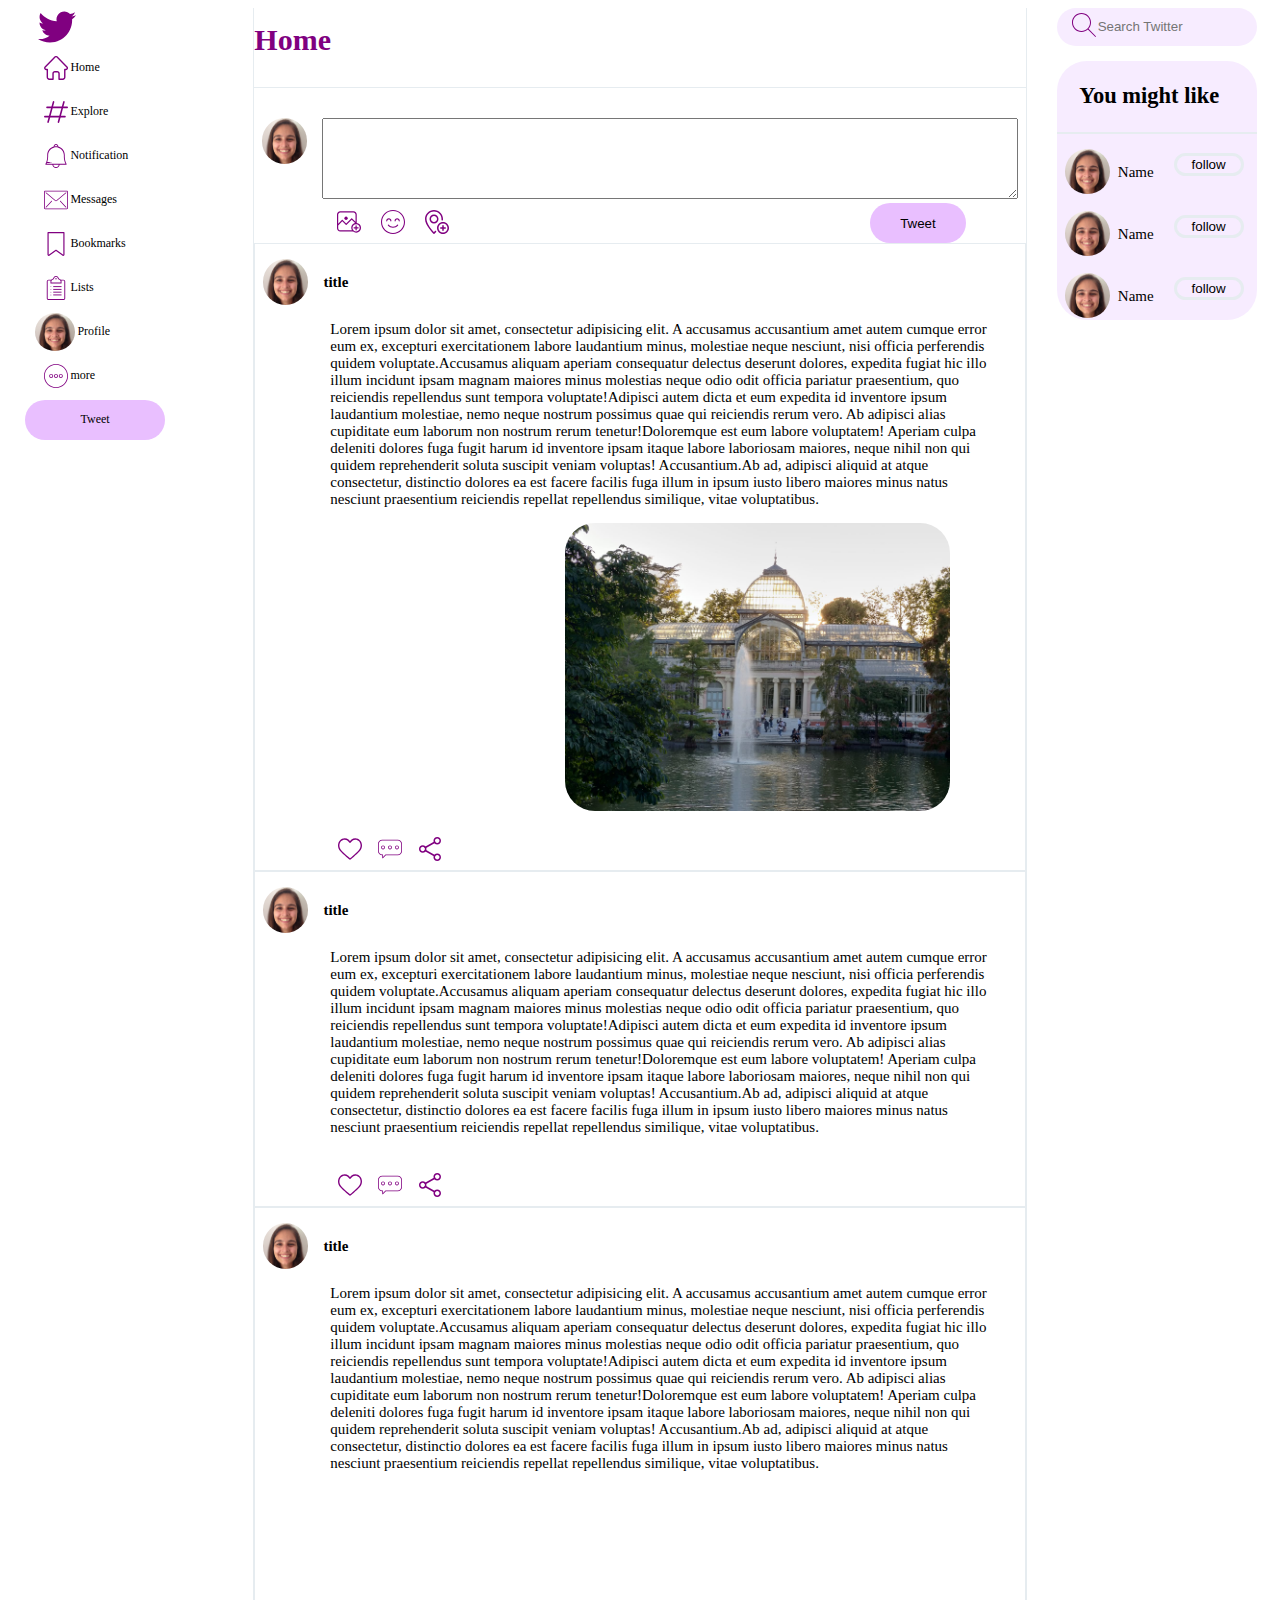
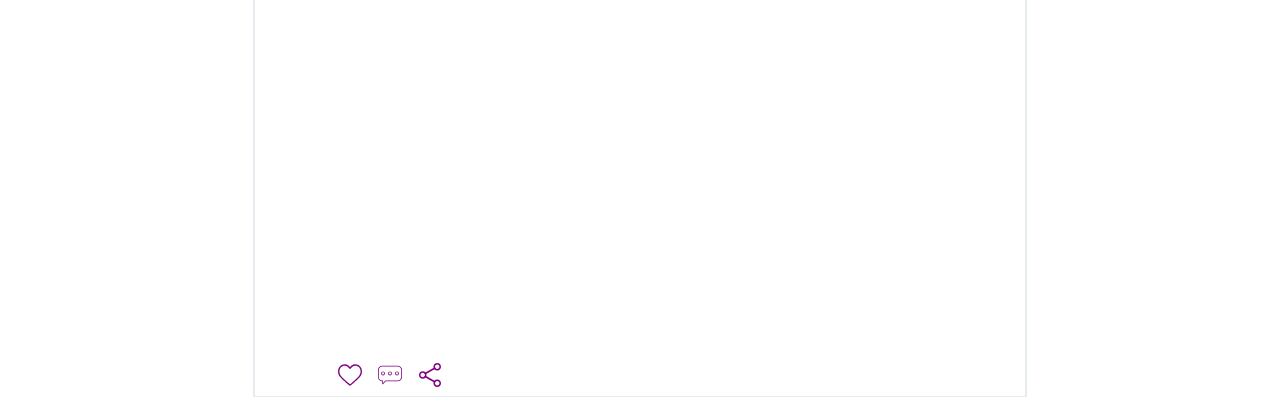
==== index.html @ 396395f5 "localStorage.setItem("profile"" ====
<!DOCTYPE html>
<html lang="en">
<head>
    <meta charset="UTF-8">
    <title>Twitter</title>
    <link rel="icon" href="resources/bird.svg">
    <link rel="stylesheet" href="Style/css/style.css">
    <script src="JS/script.js"></script>
<body onload="load()">
    <div id="menu">
        <object data="resources/bird.svg" class="menu-icon"></object>
        <button class="menu-button">
            <object data="resources/home.svg" class="button-icon"></object>
            <label class="button-label">Home</label>
        </button>
        <button class="menu-button">
            <object data="resources/hashtag.svg" class="button-icon"></object>
            <label class="button-label">Explore</label>
        </button>
        <button class="menu-button">
            <object data="resources/bell.svg" class="button-icon"></object>
            <label class="button-label">Notification</label>
        </button>
        <button class="menu-button">
            <object data="resources/mail.svg" class="button-icon"></object>
            <label class="button-label">Messages</label>
        </button>
        <button class="menu-button">
            <object data="resources/bookmark.svg" class="button-icon"></object>
            <label class="button-label">Bookmarks</label>
        </button>
        <button class="menu-button">
            <object data="resources/list.svg" class="button-icon"></object>
            <label class="button-label">Lists</label>
        </button>
        <button class="menu-button" onclick="loadProfilePage()">
            <img src="resources/profile.png" class="button-icon profile-img" alt="profile image">
            <label class="button-label">Profile</label>
        </button>
        <button class="menu-button">
            <object data="resources/more.svg" class="button-icon"></object>
            <label class="button-label">more</label>
        </button>
        <button class="menu-button tweet-button">
            <label class="button-label">Tweet</label>
        </button>
    </div>
    <div id="stream">
        <h1 id="stream-title">Home</h1>
        <div id="write-post">
            <div class="post-header">
                <img src="resources/profile.png" class="button-icon profile-img" alt="profile image">
                <label>
                    <textarea rows="5" cols="150" id="write-post-text"></textarea>
                </label>
            </div>
            <div class="post-actions">
                <div class="add-to-post">
                    <button class="post-action">
                        <object data="resources/add_img.svg"></object>
                    </button>
                    <button class="post-action">
                        <object data="resources/smile.svg"></object>
                    </button>
                    <button class="post-action">
                        <object data="resources/addLocation.svg"></object>
                    </button>
                </div>
                <button class="tweet-button" onclick="addTweet()">
                    <label class="button-label">Tweet</label>
                </button>
            </div>
        </div>

        <div class="post" dataId="1">
            <div class="post-header">
                <img src="resources/profile.png" class="button-icon profile-img" alt="profile image">
                <p class="post-title">title</p>
            </div>
            <p class="post-text"><span>Lorem ipsum dolor sit amet, consectetur adipisicing elit. A accusamus accusantium amet autem cumque error eum ex, excepturi exercitationem labore laudantium minus, molestiae neque nesciunt, nisi officia perferendis quidem voluptate.</span><span>Accusamus aliquam aperiam consequatur delectus deserunt dolores, expedita fugiat hic illo illum incidunt ipsam magnam maiores minus molestias neque odio odit officia pariatur praesentium, quo reiciendis repellendus sunt tempora voluptate!</span><span>Adipisci autem dicta et eum expedita id inventore ipsum laudantium molestiae, nemo neque nostrum possimus quae qui reiciendis rerum vero. Ab adipisci alias cupiditate eum laborum non nostrum rerum tenetur!</span><span>Doloremque est eum labore voluptatem! Aperiam culpa deleniti dolores fuga fugit harum id inventore ipsam itaque labore laboriosam maiores, neque nihil non qui quidem reprehenderit soluta suscipit veniam voluptas! Accusantium.</span><span>Ab ad, adipisci aliquid at atque consectetur, distinctio dolores ea est facere facilis fuga illum in ipsum iusto libero maiores minus natus nesciunt praesentium reiciendis repellat repellendus similique, vitae voluptatibus.</span>
            </p>
            <div class="post-attachment">
                <img src="resources/img.jpg" alt="post-attachment">
            </div>
            <div class="post-actions">
                <button class="post-action">
                    <object data="resources/like.svg"></object>
                </button>
                <button class="post-action">
                    <object data="resources/comment.svg"></object>
                </button>
                <button class="post-action">
                    <object data="resources/share.svg"></object>
                </button>
            </div>
        </div>

        <div class="post" dataId="2">
            <div class="post-header">
                <img src="resources/profile.png" class="button-icon profile-img" alt="profile image">
                <p class="post-title">title</p>
            </div>
            <p class="post-text"><span>Lorem ipsum dolor sit amet, consectetur adipisicing elit. A accusamus accusantium amet autem cumque error eum ex, excepturi exercitationem labore laudantium minus, molestiae neque nesciunt, nisi officia perferendis quidem voluptate.</span><span>Accusamus aliquam aperiam consequatur delectus deserunt dolores, expedita fugiat hic illo illum incidunt ipsam magnam maiores minus molestias neque odio odit officia pariatur praesentium, quo reiciendis repellendus sunt tempora voluptate!</span><span>Adipisci autem dicta et eum expedita id inventore ipsum laudantium molestiae, nemo neque nostrum possimus quae qui reiciendis rerum vero. Ab adipisci alias cupiditate eum laborum non nostrum rerum tenetur!</span><span>Doloremque est eum labore voluptatem! Aperiam culpa deleniti dolores fuga fugit harum id inventore ipsam itaque labore laboriosam maiores, neque nihil non qui quidem reprehenderit soluta suscipit veniam voluptas! Accusantium.</span><span>Ab ad, adipisci aliquid at atque consectetur, distinctio dolores ea est facere facilis fuga illum in ipsum iusto libero maiores minus natus nesciunt praesentium reiciendis repellat repellendus similique, vitae voluptatibus.</span>
            </p>
            <div class="post-attachment">
            </div>
            <div class="post-actions">
                <button class="post-action">
                    <object data="resources/like.svg"></object>
                </button>
                <button class="post-action">
                    <object data="resources/comment.svg"></object>
                </button>
                <button class="post-action">
                    <object data="resources/share.svg"></object>
                </button>
            </div>
        </div>

        <div class="post" dataId="3">
            <div class="post-header">
                <img src="resources/profile.png" class="button-icon profile-img" alt="profile image">
                <p class="post-title">title</p>
            </div>
            <p class="post-text"><span>Lorem ipsum dolor sit amet, consectetur adipisicing elit. A accusamus accusantium amet autem cumque error eum ex, excepturi exercitationem labore laudantium minus, molestiae neque nesciunt, nisi officia perferendis quidem voluptate.</span><span>Accusamus aliquam aperiam consequatur delectus deserunt dolores, expedita fugiat hic illo illum incidunt ipsam magnam maiores minus molestias neque odio odit officia pariatur praesentium, quo reiciendis repellendus sunt tempora voluptate!</span><span>Adipisci autem dicta et eum expedita id inventore ipsum laudantium molestiae, nemo neque nostrum possimus quae qui reiciendis rerum vero. Ab adipisci alias cupiditate eum laborum non nostrum rerum tenetur!</span><span>Doloremque est eum labore voluptatem! Aperiam culpa deleniti dolores fuga fugit harum id inventore ipsam itaque labore laboriosam maiores, neque nihil non qui quidem reprehenderit soluta suscipit veniam voluptas! Accusantium.</span><span>Ab ad, adipisci aliquid at atque consectetur, distinctio dolores ea est facere facilis fuga illum in ipsum iusto libero maiores minus natus nesciunt praesentium reiciendis repellat repellendus similique, vitae voluptatibus.</span>
            </p>
            <div class="post-attachment">
                <iframe
                        src="https://www.google.com/maps/embed?pb=!1m18!1m12!1m3!1d108214.01861253897!2d34.78650888089778!3d32.05063329203314!2m3!1f0!2f0!3f0!3m2!1i1024!2i768!4f13.1!3m3!1m2!1s0x0%3A0xa9ff0b770a4e76f2!2z157XkteT15wg16HXpNeZ16g!5e0!3m2!1siw!2sil!4v1584732745868!5m2!1siw!2sil"
                        width="600" height="450" style="border:0;" allowfullscreen="" aria-hidden="false" tabindex="0">
                </iframe>
            </div>
            <div class="post-actions">
                <button class="post-action">
                    <object data="resources/like.svg"></object>
                </button>
                <button class="post-action">
                    <object data="resources/comment.svg"></object>
                </button>
                <button class="post-action">
                    <object data="resources/share.svg"></object>
                </button>
            </div>
        </div>
    </div>
    <div id="follow">
        <div id="search">
            <label for="search-input">
                <object data="resources/search.svg" id="search-icon"></object>
            </label>
            <input type="search" id="search-input" placeholder="Search Twitter">
        </div>
        <div id="follow-suggestions">
            <h2 id="follow-suggestions-title">You might like</h2>
            <div class="follow-suggestion">
                <div class="follow-suggestion-header">
                    <img src="resources/profile.png" class="button-icon profile-img" alt="profile image">
                    <p class="post-title">Name</p>
                </div>
                <button class="follow-button">
                    <label class="button-label">follow</label>
                </button>
            </div>
            <div class="follow-suggestion">
                <div class="follow-suggestion-header">
                    <img src="resources/profile.png" class="button-icon profile-img" alt="profile image">
                    <p class="post-title">Name</p>
                </div>
                <button class="follow-button">
                    <label class="button-label">follow</label>
                </button>
            </div>
            <div class="follow-suggestion">
                <div class="follow-suggestion-header">
                    <img src="resources/profile.png" class="button-icon profile-img" alt="profile image">
                    <p class="post-title">Name</p>
                </div>
                <button class="follow-button">
                    <label class="button-label">follow</label>
                </button>
            </div>
        </div>
    </div>

    <template id="profile-template">
        <div id="profile-page">
            <div class="profile-header">
                <button class="button" onclick="loadStream()">
                    <object data="resources/left-arrow.svg" class="button-icon"></object>
                </button>
                <div>
                    <h1 id="profile-title"></h1>
                    <p id="tweet-number"></p>
                </div>
            </div>
            <div id="profile">
                <div class="profile-header">
                    <img src="resources/yoyogi.jpg" class="background-img" alt="background-img">
                    <img src="resources/profile.png" class="profile-img" alt="profile image">
                    <button class="edit-button" onclick="editProfile()">
                        <label class="button-label">Edit Profile</label>
                    </button>
                </div>
                <h3 id="profile-name"></h3>
                <p id="bio"></p>
                <div id="metadata">
                    <div class="metadata">
                        <object data="resources/location.svg"></object>
                        <label id="location"></label>
                    </div>

                    <div class="metadata">
                        <object data="resources/joinOn.svg"></object>
                        <label id="join-on"></label>
                    </div>
                </div>
                <div id="follow-metadata">
                    <label class="metadata"><strong id="following"></strong> Following</label>
                    <label class="metadata"><strong id="followers"></strong> Followers</label>
                </div>
            </div>
        </div>
    </template>

    <template id="post-template">
        <div class="post" style="display: none">
            <div class="post-header">
                <img src="resources/profile.png" class="button-icon profile-img" alt="profile image">
                <p class="post-title">title</p>
            </div>
            <p class="post-text"></p>
            <div class="post-attachment">
            </div>
            <div class="post-actions">
                <button class="post-action" onclick="likePost(this)">
                    <object data="resources/like.svg"></object>
                </button>
                <button class="post-action">
                    <object data="resources/comment.svg"></object>
                </button>
                <button class="post-action">
                    <object data="resources/share.svg"></object>
                </button>
            </div>
        </div>
    </template>

    <div class="dialog">
        <dialog id="edit-profile-dialog">
            <div class="header">
                <button class="button" onclick="closeEditProfile()">
                    <object data="resources/close.svg" class="button-icon"></object>
                </button>
                <h3>Edit Profile</h3>
                <button class="save-button">
                    <label class="button-label" onclick="saveProfile()">Save</label>
                </button>
            </div>
            <form id="edit-profile-form" method="post" onsubmit="preventRefresh()">
                <div class="edit-img">
                    <img src="resources/yoyogi.jpg" class="background-img" alt="background-img">
                    <div id="edit-background-img-warp">
                        <object data="resources/addPhoto.svg" class="edit-img"></object>
                    </div>

                    <img src="resources/profile.png" class="profile-img" alt="profile image">
                    <div id="edit-profile-img-warp">
                        <object data="resources/addPhoto.svg" class="edit-img"></object>
                    </div>
                </div>

                <div class="input">
                    <label for="name-input">Name</label>
                    <input type="text" id="name-input" maxlength="50" oninput="validateLength(id)">
                    <label id="name-input-length" class="size"></label>
                </div>

                <div class="input">
                    <label for="bio-input">Bio</label>
                    <input type="text" id="bio-input" maxlength="250" oninput="validateLength(id)">
                    <label id="bio-input-length" class="size"></label>
                </div>

                <div class="input">
                    <label for="location-input">Location</label>
                    <input type="text" id="location-input" maxlength="100" oninput="validateLength(id)">
                    <label id="location-input-length" class="size"></label>
                </div>
            </form>
        </dialog>
    </div>

</body>
</html>
---- Style/css/style.css ----
.icon-color {
  fill: #800080;
}

body {
  display: flex;
  font-size: 15px;
  font-family: "Comic Sans MS", serif;
  align-items: flex-start;
}
body .dialog {
  z-index: 2;
  display: none;
  position: fixed;
  top: 0;
  left: 0;
  width: 100%;
  height: 100%;
  overflow: auto;
  background-color: rgba(0, 0, 0, 0.4);
}

#stream {
  display: flex;
  flex-direction: column;
  flex-grow: 4;
  width: 2em;
  border-left: 1px solid #e6ecf0;
  border-right: 1px solid #e6ecf0;
  margin: 0 1em 1em;
  position: relative;
}
#stream #stream-title {
  position: sticky;
  top: 0;
  width: 100%;
  color: #800080;
  z-index: 1;
  background: white;
  border-bottom: 1px solid #e6ecf0;
  margin: 0;
  padding-bottom: 1em;
  padding-top: 0.5em;
}
#stream #write-post {
  display: flex;
  flex-direction: column;
  margin-top: 1em;
}
#stream #write-post .post-header {
  padding: 1em 0 0 0;
  display: flex;
}
#stream #write-post .post-header .profile-img {
  width: 3em;
  height: 100%;
  border-radius: 50%;
  margin: 0 2% 0 1%;
}
#stream #write-post .post-title {
  font-weight: bold;
}
#stream #write-post #write-post-text {
  width: 98%;
}
#stream #write-post .post-actions {
  display: flex;
  justify-content: space-between;
  margin-left: 5em;
  margin-right: 4em;
}
#stream #write-post .post-actions .post-action {
  border: none;
  background: none;
  width: 3em;
  height: 3em;
  align-items: flex-start;
  border-radius: 2em;
}
#stream #write-post .post-actions .post-action > * {
  pointer-events: none;
}
#stream #write-post .post-actions .post-action:hover {
  background: #e9bfff;
  justify-content: center;
}
#stream #write-post .tweet-button {
  background: #e9bfff;
  border-radius: 3em;
  border: none;
  width: 15%;
  height: 3em;
}
#stream #write-post .tweet-button > * {
  pointer-events: none;
}
#stream .post {
  display: flex;
  flex-direction: column;
  width: border-box;
  border: 1px solid #e6ecf0;
}
#stream .post:hover {
  background: #f3f3f3;
}
#stream .post .post-header {
  padding: 1em 0 0 0;
  display: flex;
}
#stream .post .post-header .profile-img {
  width: 3em;
  height: 100%;
  border-radius: 50%;
  margin: 0 2% 0 1%;
}
#stream .post .post-title {
  font-weight: bold;
}
#stream .post .post-text {
  margin-right: 2em;
  margin-left: 5em;
  width: border-box;
}
#stream .post .post-attachment {
  align-self: flex-end;
  max-width: 50%;
  max-height: 10%;
  width: 80%;
  margin-right: 5em;
  margin-bottom: 1em;
}
#stream .post .post-attachment > * {
  width: 100%;
  border-radius: 2em;
}
#stream .post .post-actions {
  display: flex;
  justify-content: flex-start;
  margin-left: 5em;
  margin-right: 4em;
}
#stream .post .post-actions .post-action {
  border: none;
  background: none;
  width: 3em;
  height: 3em;
  align-items: flex-start;
  border-radius: 2em;
}
#stream .post .post-actions .post-action > * {
  pointer-events: none;
}
#stream .post .post-actions .post-action:hover {
  background: #e9bfff;
  justify-content: center;
}

#menu {
  display: flex;
  flex-direction: column;
  flex-grow: 1;
  width: 1em;
  margin: 0 1em 1em;
}
#menu .menu-button {
  display: flex;
  flex-direction: row;
  justify-content: flex-start;
  height: 3em;
  width: 70%;
  align-items: center;
  margin: 1%;
  border-radius: 3em;
  background: none;
  border: none;
}
#menu .menu-button:hover {
  background: #e9bfff;
}
#menu .menu-button .button-label {
  font-family: "Comic Sans MS", serif;
  font-size: 90%;
}
#menu .menu-button .button-icon {
  margin: 0 2% 0 10%;
}
#menu .menu-button .profile-img {
  width: 3em;
  height: 100%;
  border-radius: 50%;
  margin: 0 2% 0 3%;
}
#menu .menu-icon {
  width: 2.5em;
  height: 2.5em;
  margin: 0 0 0 1em;
  align-self: flex-start;
}
#menu .tweet-button {
  background: #e9bfff;
  justify-content: center;
}

#follow {
  display: flex;
  flex-direction: column;
  flex-grow: 1;
  width: 1em;
  margin: 0 1em 1em;
}
#follow #search {
  background: #f7ecff;
  border-radius: 2em;
  border: none;
  display: flex;
  align-items: center;
  height: 2.5em;
}
#follow #search #search-icon {
  margin-left: 1em;
}
#follow #search #search-input {
  background: none;
  border: none;
  height: 2.5em;
  width: 80%;
}
#follow #follow-suggestions {
  background: #f7ecff;
  border-radius: 2em;
  border: none;
  margin-top: 1em;
}
#follow #follow-suggestions #follow-suggestions-title {
  padding: 1em;
  border-bottom: 2px solid #e6ecf0;
  margin-top: 0;
  margin-bottom: 0;
}
#follow #follow-suggestions .follow-suggestion {
  display: flex;
  justify-content: space-between;
  align-items: center;
  position: relative;
  left: 0;
}
#follow #follow-suggestions .follow-suggestion .follow-suggestion-header {
  padding: 1em 0 0 0;
  display: flex;
}
#follow #follow-suggestions .follow-suggestion .follow-suggestion-header .profile-img {
  width: 3em;
  height: 100%;
  border-radius: 50%;
  margin: 0 10% 0 10%;
}
#follow #follow-suggestions .follow-suggestion .follow-button {
  height: 80%;
  border-radius: 2em;
  margin-right: 1em;
  width: 35%;
  background: none;
  border: 3px solid #e6ecf0;
}

#profile-page {
  display: flex;
  flex-direction: column;
  flex-grow: 4;
  width: 2em;
  border-left: 1px solid #e6ecf0;
  border-right: 1px solid #e6ecf0;
  margin: 0 1em 1em;
  position: relative;
}
#profile-page .profile-header {
  display: flex;
  position: sticky;
  top: 0;
  width: 100%;
  z-index: 1;
  background: white;
  border-bottom: 1px solid #e6ecf0;
  margin: 0;
  align-items: center;
}
#profile-page .profile-header .button {
  height: 10%;
  width: 5%;
  padding: 1%;
  border-radius: 3em;
  background: none;
  border: none;
}
#profile-page .profile-header .button > * {
  pointer-events: none;
}
#profile-page .profile-header .button:hover {
  background: #e9bfff;
  justify-content: center;
}
#profile-page .profile-header #profile-title {
  color: #800080;
  margin: 0;
}
#profile-page .profile-header #tweet-number {
  margin: 0;
}
#profile-page #profile {
  border-bottom: 1px solid #e6ecf0;
}
#profile-page #profile .profile-header {
  height: 20em;
}
#profile-page #profile .profile-header .background-img {
  width: 100%;
  height: 70%;
  position: absolute;
  top: 0;
  margin: 0;
}
#profile-page #profile .profile-header .profile-img {
  width: 10em;
  height: 10em;
  border-radius: 50%;
  border: 5px white solid;
  background: none;
  position: absolute;
  top: 45%;
  left: 5%;
}
#profile-page #profile .profile-header .edit-button {
  border-radius: 3em;
  background: none;
  border: 5px solid #e9bfff;
  position: absolute;
  bottom: 10%;
  right: 5%;
}
#profile-page #profile .profile-header .edit-button .button-label {
  font-family: "Comic Sans MS", serif;
  font-size: 1.5em;
}
#profile-page #profile #profile-name {
  margin-left: 2em;
  color: #800080;
}
#profile-page #profile #bio {
  margin-right: 5em;
  margin-left: 2em;
  width: border-box;
}
#profile-page #profile #metadata {
  display: flex;
}
#profile-page #profile #metadata .metadata {
  margin-left: 2%;
}
#profile-page #profile #follow-metadata {
  display: flex;
  margin: 1%;
}
#profile-page #profile #follow-metadata .metadata {
  margin-left: 2%;
}

#edit-profile-dialog {
  position: absolute;
  top: 10%;
  width: 50%;
  border: 2px solid #e6ecf0;
  border-radius: 2em;
}
#edit-profile-dialog .header {
  display: flex;
  position: sticky;
  top: 0;
  width: 100%;
  z-index: 1;
  background: white;
  border-bottom: 1px solid #e6ecf0;
  margin: 0;
  align-items: center;
}
#edit-profile-dialog .header .button {
  height: 10%;
  width: 5%;
  padding: 1%;
  border-radius: 3em;
  background: none;
  border: none;
}
#edit-profile-dialog .header .button > * {
  pointer-events: none;
}
#edit-profile-dialog .header .button:hover {
  background: #e9bfff;
  justify-content: center;
}
#edit-profile-dialog .header .save-button {
  border: 5px solid #e9bfff;
  position: absolute;
  border-radius: 3em;
  background: none;
  right: 5%;
}
#edit-profile-dialog .header .save-button .button-label {
  font-family: "Comic Sans MS", serif;
  font-size: 1.5em;
}
#edit-profile-dialog #edit-profile-form .edit-img {
  position: relative;
  height: 15em;
}
#edit-profile-dialog #edit-profile-form .edit-img .background-img {
  width: 100%;
  height: 70%;
  position: relative;
  top: 0;
  margin: 0;
}
#edit-profile-dialog #edit-profile-form .edit-img #edit-background-img-warp {
  width: 100%;
  height: 70%;
  position: absolute;
  top: 0;
  margin: 0;
  background-color: rgba(0, 0, 0, 0.4);
  display: flex;
  justify-content: center;
  align-items: center;
}
#edit-profile-dialog #edit-profile-form .edit-img .profile-img {
  width: 10em;
  height: 10em;
  border-radius: 50%;
  border: 5px white solid;
  background: none;
  position: absolute;
  top: 30%;
  left: 5%;
}
#edit-profile-dialog #edit-profile-form .edit-img #edit-profile-img-warp {
  width: 10em;
  height: 10em;
  border-radius: 50%;
  position: absolute;
  border: 5px white solid;
  top: 30%;
  left: 5%;
  background-color: rgba(0, 0, 0, 0.4);
  display: flex;
  justify-content: center;
  align-items: center;
}
#edit-profile-dialog #edit-profile-form .edit-img .edit-img {
  width: 3em;
  height: 3em;
}
#edit-profile-dialog #edit-profile-form .input {
  background-color: #f7ecff;
  margin-bottom: 1%;
}
#edit-profile-dialog #edit-profile-form .input label {
  margin-left: 1%;
  font-weight: bold;
}
#edit-profile-dialog #edit-profile-form .input input {
  width: 95%;
  margin-left: 2.5%;
  margin-right: 2.5%;
  border: none;
  border-bottom: 3px solid #800080;
  background: none;
  overflow-wrap: break-word;
}
#edit-profile-dialog #edit-profile-form .input .size {
  display: flex;
  justify-content: flex-end;
  margin-right: 2%;
}

/*# sourceMappingURL=style.css.map */
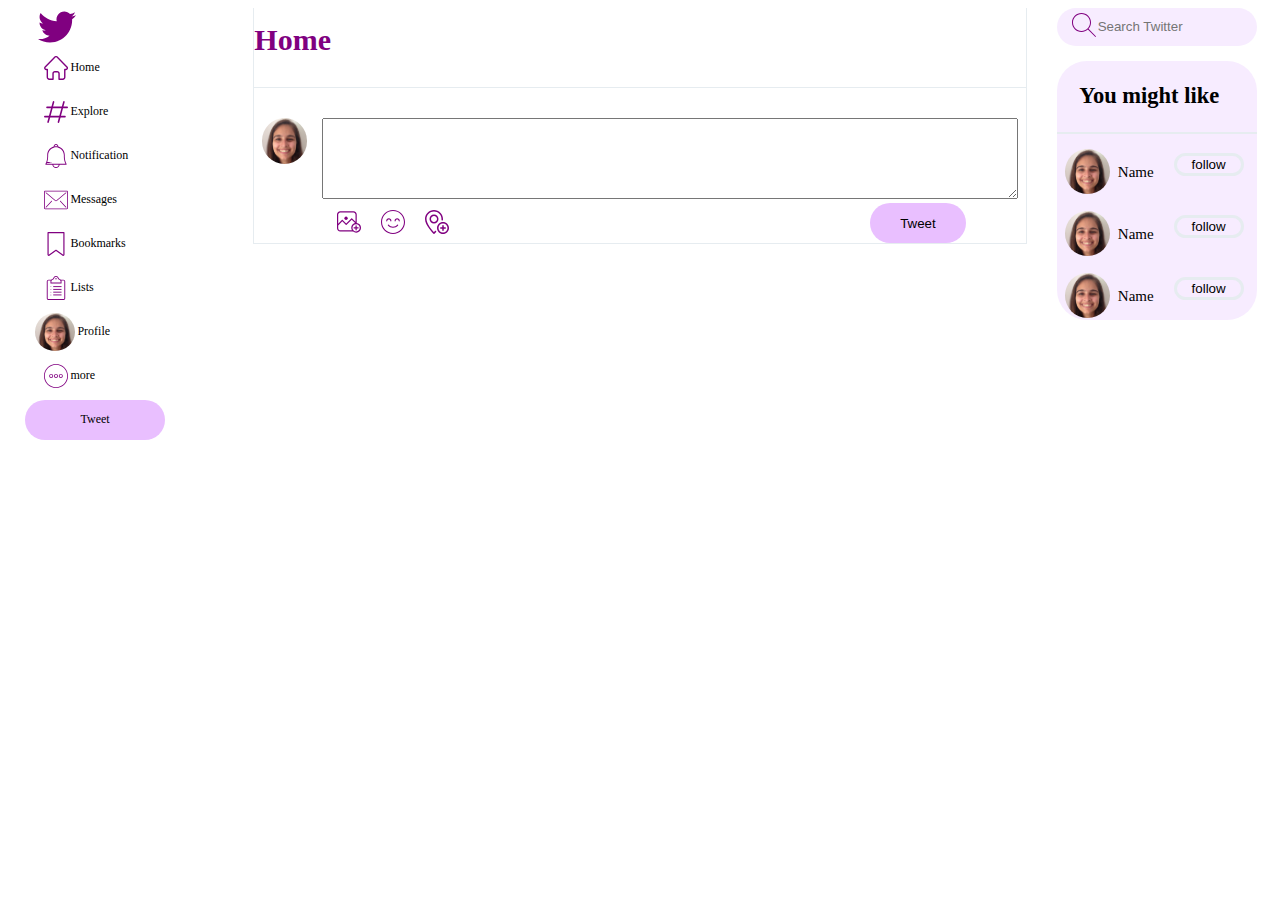
==== commit 09a23161: "start deletePost" ====
--- a/index.html
+++ b/index.html
@@ -72,76 +72,75 @@
             </div>
         </div>
 
-        <div class="post" dataId="1">
-            <div class="post-header">
-                <img src="resources/profile.png" class="button-icon profile-img" alt="profile image">
-                <p class="post-title">title</p>
-            </div>
-            <p class="post-text"><span>Lorem ipsum dolor sit amet, consectetur adipisicing elit. A accusamus accusantium amet autem cumque error eum ex, excepturi exercitationem labore laudantium minus, molestiae neque nesciunt, nisi officia perferendis quidem voluptate.</span><span>Accusamus aliquam aperiam consequatur delectus deserunt dolores, expedita fugiat hic illo illum incidunt ipsam magnam maiores minus molestias neque odio odit officia pariatur praesentium, quo reiciendis repellendus sunt tempora voluptate!</span><span>Adipisci autem dicta et eum expedita id inventore ipsum laudantium molestiae, nemo neque nostrum possimus quae qui reiciendis rerum vero. Ab adipisci alias cupiditate eum laborum non nostrum rerum tenetur!</span><span>Doloremque est eum labore voluptatem! Aperiam culpa deleniti dolores fuga fugit harum id inventore ipsam itaque labore laboriosam maiores, neque nihil non qui quidem reprehenderit soluta suscipit veniam voluptas! Accusantium.</span><span>Ab ad, adipisci aliquid at atque consectetur, distinctio dolores ea est facere facilis fuga illum in ipsum iusto libero maiores minus natus nesciunt praesentium reiciendis repellat repellendus similique, vitae voluptatibus.</span>
-            </p>
-            <div class="post-attachment">
-                <img src="resources/img.jpg" alt="post-attachment">
-            </div>
-            <div class="post-actions">
-                <button class="post-action">
-                    <object data="resources/like.svg"></object>
-                </button>
-                <button class="post-action">
-                    <object data="resources/comment.svg"></object>
-                </button>
-                <button class="post-action">
-                    <object data="resources/share.svg"></object>
-                </button>
-            </div>
-        </div>
-
-        <div class="post" dataId="2">
-            <div class="post-header">
-                <img src="resources/profile.png" class="button-icon profile-img" alt="profile image">
-                <p class="post-title">title</p>
-            </div>
-            <p class="post-text"><span>Lorem ipsum dolor sit amet, consectetur adipisicing elit. A accusamus accusantium amet autem cumque error eum ex, excepturi exercitationem labore laudantium minus, molestiae neque nesciunt, nisi officia perferendis quidem voluptate.</span><span>Accusamus aliquam aperiam consequatur delectus deserunt dolores, expedita fugiat hic illo illum incidunt ipsam magnam maiores minus molestias neque odio odit officia pariatur praesentium, quo reiciendis repellendus sunt tempora voluptate!</span><span>Adipisci autem dicta et eum expedita id inventore ipsum laudantium molestiae, nemo neque nostrum possimus quae qui reiciendis rerum vero. Ab adipisci alias cupiditate eum laborum non nostrum rerum tenetur!</span><span>Doloremque est eum labore voluptatem! Aperiam culpa deleniti dolores fuga fugit harum id inventore ipsam itaque labore laboriosam maiores, neque nihil non qui quidem reprehenderit soluta suscipit veniam voluptas! Accusantium.</span><span>Ab ad, adipisci aliquid at atque consectetur, distinctio dolores ea est facere facilis fuga illum in ipsum iusto libero maiores minus natus nesciunt praesentium reiciendis repellat repellendus similique, vitae voluptatibus.</span>
-            </p>
-            <div class="post-attachment">
-            </div>
-            <div class="post-actions">
-                <button class="post-action">
-                    <object data="resources/like.svg"></object>
-                </button>
-                <button class="post-action">
-                    <object data="resources/comment.svg"></object>
-                </button>
-                <button class="post-action">
-                    <object data="resources/share.svg"></object>
-                </button>
-            </div>
-        </div>
-
-        <div class="post" dataId="3">
-            <div class="post-header">
-                <img src="resources/profile.png" class="button-icon profile-img" alt="profile image">
-                <p class="post-title">title</p>
-            </div>
-            <p class="post-text"><span>Lorem ipsum dolor sit amet, consectetur adipisicing elit. A accusamus accusantium amet autem cumque error eum ex, excepturi exercitationem labore laudantium minus, molestiae neque nesciunt, nisi officia perferendis quidem voluptate.</span><span>Accusamus aliquam aperiam consequatur delectus deserunt dolores, expedita fugiat hic illo illum incidunt ipsam magnam maiores minus molestias neque odio odit officia pariatur praesentium, quo reiciendis repellendus sunt tempora voluptate!</span><span>Adipisci autem dicta et eum expedita id inventore ipsum laudantium molestiae, nemo neque nostrum possimus quae qui reiciendis rerum vero. Ab adipisci alias cupiditate eum laborum non nostrum rerum tenetur!</span><span>Doloremque est eum labore voluptatem! Aperiam culpa deleniti dolores fuga fugit harum id inventore ipsam itaque labore laboriosam maiores, neque nihil non qui quidem reprehenderit soluta suscipit veniam voluptas! Accusantium.</span><span>Ab ad, adipisci aliquid at atque consectetur, distinctio dolores ea est facere facilis fuga illum in ipsum iusto libero maiores minus natus nesciunt praesentium reiciendis repellat repellendus similique, vitae voluptatibus.</span>
-            </p>
-            <div class="post-attachment">
-                <iframe
-                        src="https://www.google.com/maps/embed?pb=!1m18!1m12!1m3!1d108214.01861253897!2d34.78650888089778!3d32.05063329203314!2m3!1f0!2f0!3f0!3m2!1i1024!2i768!4f13.1!3m3!1m2!1s0x0%3A0xa9ff0b770a4e76f2!2z157XkteT15wg16HXpNeZ16g!5e0!3m2!1siw!2sil!4v1584732745868!5m2!1siw!2sil"
-                        width="600" height="450" style="border:0;" allowfullscreen="" aria-hidden="false" tabindex="0">
-                </iframe>
-            </div>
-            <div class="post-actions">
-                <button class="post-action">
-                    <object data="resources/like.svg"></object>
-                </button>
-                <button class="post-action">
-                    <object data="resources/comment.svg"></object>
-                </button>
-                <button class="post-action">
-                    <object data="resources/share.svg"></object>
-                </button>
-            </div>
-        </div>
+<!--        <div class="post" dataId="1">-->
+<!--            <div class="post-header">-->
+<!--                <img src="resources/profile.png" class="button-icon profile-img" alt="profile image">-->
+<!--                <p class="post-title">title</p>-->
+<!--            </div>-->
+<!--            <p class="post-text"><span>Lorem ipsum dolor sit amet, consectetur adipisicing elit. A accusamus accusantium amet autem cumque error eum ex, excepturi exercitationem labore laudantium minus, molestiae neque nesciunt, nisi officia perferendis quidem voluptate.</span><span>Accusamus aliquam aperiam consequatur delectus deserunt dolores, expedita fugiat hic illo illum incidunt ipsam magnam maiores minus molestias neque odio odit officia pariatur praesentium, quo reiciendis repellendus sunt tempora voluptate!</span><span>Adipisci autem dicta et eum expedita id inventore ipsum laudantium molestiae, nemo neque nostrum possimus quae qui reiciendis rerum vero. Ab adipisci alias cupiditate eum laborum non nostrum rerum tenetur!</span><span>Doloremque est eum labore voluptatem! Aperiam culpa deleniti dolores fuga fugit harum id inventore ipsam itaque labore laboriosam maiores, neque nihil non qui quidem reprehenderit soluta suscipit veniam voluptas! Accusantium.</span><span>Ab ad, adipisci aliquid at atque consectetur, distinctio dolores ea est facere facilis fuga illum in ipsum iusto libero maiores minus natus nesciunt praesentium reiciendis repellat repellendus similique, vitae voluptatibus.</span>-->
+<!--            </p>-->
+<!--            <div class="post-attachment">-->
+<!--                <img src="resources/img.jpg" alt="post-attachment">-->
+<!--            </div>-->
+<!--            <div class="post-actions">-->
+<!--                <button class="post-action">-->
+<!--                    <object data="resources/like.svg"></object>-->
+<!--                </button>-->
+<!--                <button class="post-action">-->
+<!--                    <object data="resources/comment.svg" name="like"></object>-->
+<!--                </button>-->
+<!--                <button class="post-action">-->
+<!--                    <object data="resources/share.svg"></object>-->
+<!--                </button>-->
+<!--            </div>-->
+<!--        </div>-->
+<!--        <div class="post" dataId="2">-->
+<!--            <div class="post-header">-->
+<!--                <img src="resources/profile.png" class="button-icon profile-img" alt="profile image">-->
+<!--                <p class="post-title">title</p>-->
+<!--            </div>-->
+<!--            <p class="post-text"><span>Lorem ipsum dolor sit amet, consectetur adipisicing elit. A accusamus accusantium amet autem cumque error eum ex, excepturi exercitationem labore laudantium minus, molestiae neque nesciunt, nisi officia perferendis quidem voluptate.</span><span>Accusamus aliquam aperiam consequatur delectus deserunt dolores, expedita fugiat hic illo illum incidunt ipsam magnam maiores minus molestias neque odio odit officia pariatur praesentium, quo reiciendis repellendus sunt tempora voluptate!</span><span>Adipisci autem dicta et eum expedita id inventore ipsum laudantium molestiae, nemo neque nostrum possimus quae qui reiciendis rerum vero. Ab adipisci alias cupiditate eum laborum non nostrum rerum tenetur!</span><span>Doloremque est eum labore voluptatem! Aperiam culpa deleniti dolores fuga fugit harum id inventore ipsam itaque labore laboriosam maiores, neque nihil non qui quidem reprehenderit soluta suscipit veniam voluptas! Accusantium.</span><span>Ab ad, adipisci aliquid at atque consectetur, distinctio dolores ea est facere facilis fuga illum in ipsum iusto libero maiores minus natus nesciunt praesentium reiciendis repellat repellendus similique, vitae voluptatibus.</span>-->
+<!--            </p>-->
+<!--            <div class="post-attachment">-->
+<!--            </div>-->
+<!--            <div class="post-actions">-->
+<!--                <button class="post-action">-->
+<!--                    <object data="resources/like.svg"></object>-->
+<!--                </button>-->
+<!--                <button class="post-action">-->
+<!--                    <object data="resources/comment.svg"></object>-->
+<!--                </button>-->
+<!--                <button class="post-action">-->
+<!--                    <object data="resources/share.svg"></object>-->
+<!--                </button>-->
+<!--            </div>-->
+<!--        </div>-->
+<!--        <div class="post" dataId="3">-->
+<!--            <div class="post-header">-->
+<!--                <img src="resources/profile.png" class="button-icon profile-img" alt="profile image">-->
+<!--                <p class="post-title">title</p>-->
+<!--            </div>-->
+<!--            <p class="post-text"><span>Lorem ipsum dolor sit amet, consectetur adipisicing elit. A accusamus accusantium amet autem cumque error eum ex, excepturi exercitationem labore laudantium minus, molestiae neque nesciunt, nisi officia perferendis quidem voluptate.</span><span>Accusamus aliquam aperiam consequatur delectus deserunt dolores, expedita fugiat hic illo illum incidunt ipsam magnam maiores minus molestias neque odio odit officia pariatur praesentium, quo reiciendis repellendus sunt tempora voluptate!</span><span>Adipisci autem dicta et eum expedita id inventore ipsum laudantium molestiae, nemo neque nostrum possimus quae qui reiciendis rerum vero. Ab adipisci alias cupiditate eum laborum non nostrum rerum tenetur!</span><span>Doloremque est eum labore voluptatem! Aperiam culpa deleniti dolores fuga fugit harum id inventore ipsam itaque labore laboriosam maiores, neque nihil non qui quidem reprehenderit soluta suscipit veniam voluptas! Accusantium.</span><span>Ab ad, adipisci aliquid at atque consectetur, distinctio dolores ea est facere facilis fuga illum in ipsum iusto libero maiores minus natus nesciunt praesentium reiciendis repellat repellendus similique, vitae voluptatibus.</span>-->
+<!--            </p>-->
+<!--            <div class="post-attachment">-->
+<!--                <iframe-->
+<!--                        src="https://www.google.com/maps/embed?pb=!1m18!1m12!1m3!1d108214.01861253897!2d34.78650888089778!3d32.05063329203314!2m3!1f0!2f0!3f0!3m2!1i1024!2i768!4f13.1!3m3!1m2!1s0x0%3A0xa9ff0b770a4e76f2!2z157XkteT15wg16HXpNeZ16g!5e0!3m2!1siw!2sil!4v1584732745868!5m2!1siw!2sil"-->
+<!--                        width="600" height="450" style="border:0;" allowfullscreen="" aria-hidden="false" tabindex="0">-->
+<!--                </iframe>-->
+<!--            </div>-->
+<!--            <div class="post-actions">-->
+<!--                <button class="post-action">-->
+<!--                    <object data="resources/like.svg"></object>-->
+<!--                </button>-->
+<!--                <button class="post-action">-->
+<!--                    <object data="resources/comment.svg"></object>-->
+<!--                </button>-->
+<!--                <button class="post-action">-->
+<!--                    <object data="resources/share.svg"></object>-->
+<!--                </button>-->
+<!--            </div>-->
+<!--        </div>-->
+
     </div>
     <div id="follow">
         <div id="search">
@@ -232,7 +231,7 @@
             <div class="post-attachment">
             </div>
             <div class="post-actions">
-                <button class="post-action" onclick="likePost(this)">
+                <button class="post-action" onclick="likeOrUnlikePost(event)">
                     <object data="resources/like.svg"></object>
                 </button>
                 <button class="post-action">
@@ -240,6 +239,9 @@
                 </button>
                 <button class="post-action">
                     <object data="resources/share.svg"></object>
+                </button>
+                <button class="post-action" onclick="deletePost()">
+                    <object data="resources/bin.svg"></object>
                 </button>
             </div>
         </div>
--- a/Style/css/style.css
+++ b/Style/css/style.css
@@ -27,6 +27,7 @@
   width: 2em;
   border-left: 1px solid #e6ecf0;
   border-right: 1px solid #e6ecf0;
+  border-bottom: 1px solid #e6ecf0;
   margin: 0 1em 1em;
   position: relative;
 }
@@ -98,7 +99,8 @@
   display: flex;
   flex-direction: column;
   width: border-box;
-  border: 1px solid #e6ecf0;
+  border-top: 1px solid #e6ecf0;
+  border-bottom: 1px solid #e6ecf0;
 }
 #stream .post:hover {
   background: #f3f3f3;
@@ -154,6 +156,9 @@
   background: #e9bfff;
   justify-content: center;
 }
+#stream .post .post-actions .liked:first-child {
+  background: #e9bfff;
+}
 
 #menu {
   display: flex;
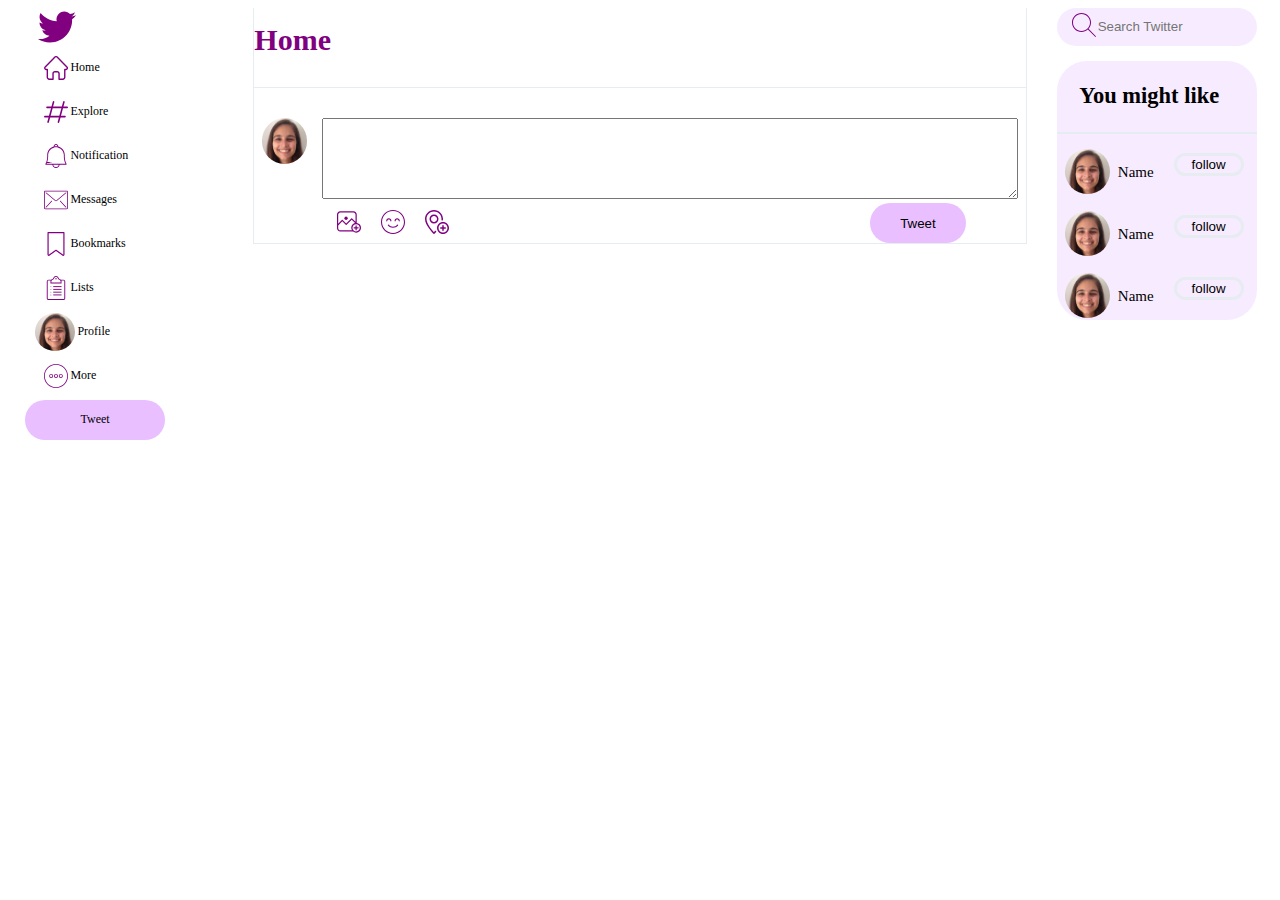
==== commit 00725e8e: "util" ====
--- a/index.html
+++ b/index.html
@@ -5,7 +5,12 @@
     <title>Twitter</title>
     <link rel="icon" href="resources/bird.svg">
     <link rel="stylesheet" href="Style/css/style.css">
-    <script src="JS/script.js"></script>
+    <script src="JS/Util.js" ></script>
+    <script src="JS/classes/Profile.js" ></script>
+    <script src="JS/classes/Tweet.js" ></script>
+    <script src="JS/classes/TweetList.js" ></script>
+    <script src="JS/APIs/LocalStorageApi.js"></script>
+    <script src="JS/MainScript.js"></script>
 <body onload="load()">
     <div id="menu">
         <object data="resources/bird.svg" class="menu-icon"></object>
@@ -39,12 +44,13 @@
         </button>
         <button class="menu-button">
             <object data="resources/more.svg" class="button-icon"></object>
-            <label class="button-label">more</label>
+            <label class="button-label">More</label>
         </button>
         <button class="menu-button tweet-button">
             <label class="button-label">Tweet</label>
         </button>
     </div>
+
     <div id="stream">
         <h1 id="stream-title">Home</h1>
         <div id="write-post">
@@ -240,7 +246,7 @@
                 <button class="post-action">
                     <object data="resources/share.svg"></object>
                 </button>
-                <button class="post-action" onclick="deletePost()">
+                <button class="post-action" onclick="deletePost(event)">
                     <object data="resources/bin.svg"></object>
                 </button>
             </div>
